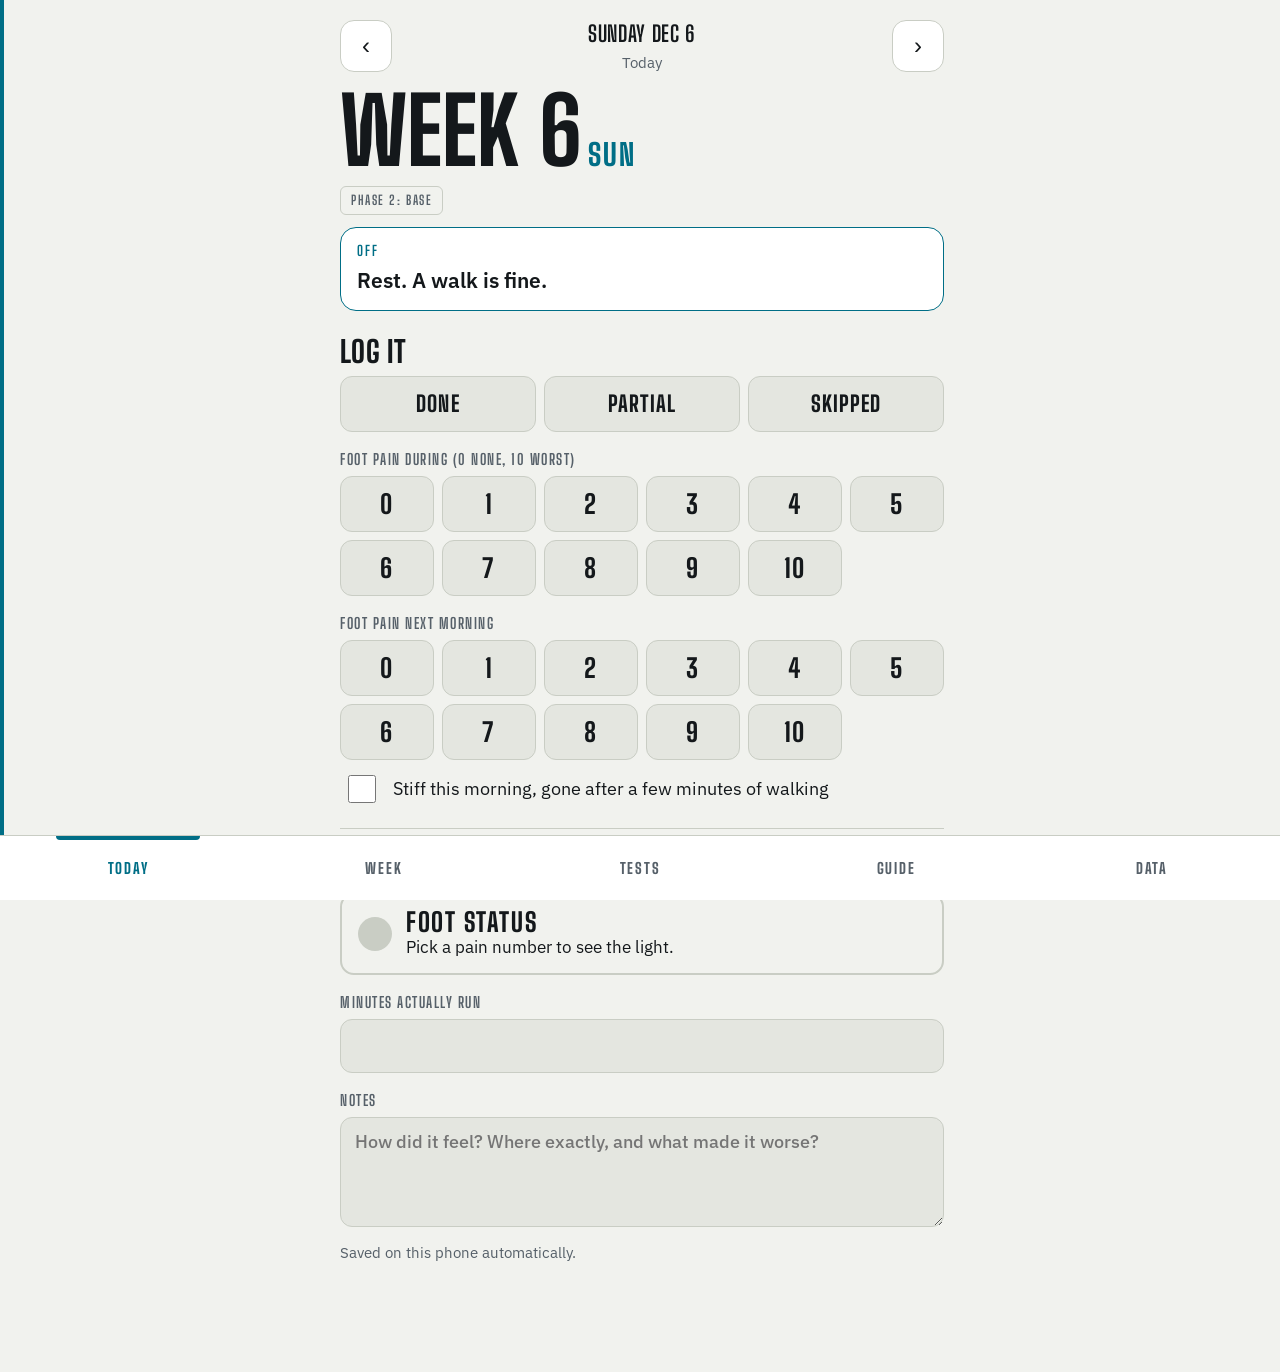
==== index.html @ 2ce82aa1 "800m comeback app: plan data, phone app, garage poster Co-Authored-By: Claude Sonnet 5.5 <noreply@an" ====
<!doctype html>
<html lang="en">
<head>
<meta charset="utf-8">
<meta name="viewport" content="width=device-width, initial-scale=1, viewport-fit=cover">
<title>800m Comeback</title>
<meta name="theme-color" content="#0e1012">
<meta name="apple-mobile-web-app-capable" content="yes">
<meta name="mobile-web-app-capable" content="yes">
<meta name="apple-mobile-web-app-title" content="800m">
<meta name="apple-mobile-web-app-status-bar-style" content="black-translucent">
<link rel="manifest" href="manifest.webmanifest">
<link rel="icon" href="icon.svg" type="image/svg+xml">
<link rel="apple-touch-icon" href="icon-180.png">
<link rel="preconnect" href="https://fonts.googleapis.com">
<link rel="preconnect" href="https://fonts.gstatic.com" crossorigin>
<link href="https://fonts.googleapis.com/css2?family=Big+Shoulders+Display:wght@700;800&family=IBM+Plex+Mono:wght@500&family=IBM+Plex+Sans:wght@400;500;600&display=swap" rel="stylesheet">
<link rel="stylesheet" href="style.css">
</head>
<body>
<main id="app" aria-live="polite"><p class="muted">Loading plan...</p></main>
<nav class="tabs" id="tabs" aria-label="Sections">
  <button data-tab="today">Today</button>
  <button data-tab="week">Week</button>
  <button data-tab="tests">Tests</button>
  <button data-tab="guide">Guide</button>
  <button data-tab="data">Data</button>
</nav>
<script src="app.js"></script>
</body>
</html>
---- style.css ----
:root {
  --bg: #0e1012;
  --bg2: #171a1d;
  --bg3: #21262a;
  --line: #2d343a;
  --ink: #f2f4f5;
  --ink2: #a3adb5;
  --accent: #5ee6ff;
  --accent-ink: #00222a;
  --g: #38d977;
  --y: #ffc828;
  --r: #ff4a4a;
  --display: "Big Shoulders Display", "Arial Narrow", Impact, sans-serif;
  --body: "IBM Plex Sans", -apple-system, "Segoe UI", sans-serif;
  --mono: "IBM Plex Mono", ui-monospace, Menlo, monospace;
}
:root[data-theme="light"] {
  --bg: #f1f2ee;
  --bg2: #ffffff;
  --bg3: #e4e6e0;
  --line: #c9cdc4;
  --ink: #14181b;
  --ink2: #566069;
  --accent: #006e86;
  --accent-ink: #ffffff;
  --g: #12873f;
  --y: #b87c00;
  --r: #c62020;
}
@media (prefers-color-scheme: light) {
  :root:not([data-theme="dark"]) {
    --bg: #f1f2ee; --bg2: #ffffff; --bg3: #e4e6e0; --line: #c9cdc4;
    --ink: #14181b; --ink2: #566069; --accent: #006e86; --accent-ink: #ffffff;
    --g: #12873f; --y: #b87c00; --r: #c62020;
  }
}

* { box-sizing: border-box; -webkit-tap-highlight-color: transparent; }
html { background: var(--bg); }
body {
  margin: 0; min-height: 100vh; color: var(--ink); background: var(--bg);
  font: 400 17px/1.45 var(--body);
  padding-bottom: calc(76px + env(safe-area-inset-bottom));
  /* asphalt grain + lane stripe */
  background-image:
    repeating-linear-gradient(90deg, transparent 0 11px, rgba(255,255,255,.012) 11px 12px),
    linear-gradient(90deg, var(--accent) 0 4px, transparent 4px);
  background-attachment: fixed;
}
main { max-width: 640px; margin: 0 auto; padding: 18px 16px 24px 20px; }
h1, h2, h3 { font-family: var(--display); font-weight: 800; letter-spacing: .01em; margin: 0; line-height: .95; text-transform: uppercase; }
h2 { font-size: 30px; margin: 26px 0 10px; }
h3 { font-size: 21px; margin: 18px 0 8px; color: var(--ink2); }
p { margin: 8px 0; }
.muted { color: var(--ink2); font-size: 15px; }
.mono { font-family: var(--mono); }
.hidden { display: none !important; }

/* header strip */
.top { display: flex; align-items: center; justify-content: space-between; gap: 12px; }
.datebar { display: flex; align-items: center; justify-content: space-between; gap: 8px; margin-bottom: 14px; }
.datebar .mid { text-align: center; flex: 1; }
.datebar .mid b { font-family: var(--display); font-size: 22px; text-transform: uppercase; letter-spacing: .03em; display: block; }
.iconbtn {
  width: 52px; height: 52px; border-radius: 14px; border: 1.5px solid var(--line);
  background: var(--bg2); color: var(--ink); font-size: 24px; cursor: pointer;
}
.iconbtn:active { background: var(--bg3); }

/* scoreboard hero */
.hero { position: relative; padding: 4px 0 6px; }
.hero .wk { font-family: var(--display); font-weight: 800; font-size: 92px; line-height: .82; text-transform: uppercase; }
.hero .wk small { font-size: 30px; color: var(--accent); margin-left: 6px; letter-spacing: .06em; }
.badges { display: flex; flex-wrap: wrap; gap: 8px; margin: 12px 0 4px; }
.badge {
  font: 700 13px/1 var(--display); letter-spacing: .12em; text-transform: uppercase;
  padding: 7px 10px; border-radius: 6px; border: 1.5px solid var(--line); color: var(--ink2);
}
.badge.hard { background: var(--accent); color: var(--accent-ink); border-color: var(--accent); font-size: 15px; }
.badge.light { border-color: var(--y); color: var(--y); }

.card {
  background: var(--bg2); border: 1.5px solid var(--line); border-radius: 16px;
  padding: 16px; margin: 12px 0;
}
.card.session { border-color: var(--accent); }
.where { font: 700 14px/1 var(--display); letter-spacing: .14em; text-transform: uppercase; color: var(--accent); margin-bottom: 8px; }
.session-text { font-size: 21px; line-height: 1.35; font-weight: 600; }
.chips { display: flex; flex-wrap: wrap; gap: 8px; margin-top: 12px; }
.chip {
  border: 1.5px solid var(--line); background: var(--bg3); color: var(--ink);
  border-radius: 999px; padding: 10px 14px; font: 600 15px var(--body); cursor: pointer; min-height: 44px;
}
details.ex { margin-top: 10px; border-top: 1px solid var(--line); padding-top: 8px; }
details.ex summary { cursor: pointer; font: 700 17px var(--display); text-transform: uppercase; letter-spacing: .08em; min-height: 40px; display: flex; align-items: center; color: var(--accent); }
table.t { width: 100%; border-collapse: collapse; font-size: 15px; margin: 6px 0; }
table.t th { text-align: left; font: 700 13px var(--display); letter-spacing: .1em; text-transform: uppercase; color: var(--ink2); padding: 6px 4px; border-bottom: 1.5px solid var(--line); }
table.t td { padding: 8px 4px; border-bottom: 1px solid var(--line); vertical-align: top; }

/* forms */
label.f { display: block; font: 700 15px var(--display); letter-spacing: .1em; text-transform: uppercase; color: var(--ink2); margin: 18px 0 8px; }
.seg { display: grid; grid-template-columns: repeat(3, 1fr); gap: 8px; }
.seg button, .nums button {
  min-height: 56px; border: 1.5px solid var(--line); background: var(--bg3); color: var(--ink);
  border-radius: 12px; font: 800 22px var(--display); text-transform: uppercase; letter-spacing: .05em; cursor: pointer;
}
.seg button[aria-pressed="true"] { background: var(--accent); color: var(--accent-ink); border-color: var(--accent); }
.seg button.skip[aria-pressed="true"] { background: var(--bg); color: var(--ink); border-color: var(--ink); }
.nums { display: grid; grid-template-columns: repeat(6, 1fr); gap: 8px; }
.nums button { font-size: 26px; padding: 0; }
.nums button[aria-pressed="true"] { color: #111; border-color: transparent; }
.nums button[data-c="g"][aria-pressed="true"] { background: var(--g); }
.nums button[data-c="y"][aria-pressed="true"] { background: var(--y); }
.nums button[data-c="r"][aria-pressed="true"] { background: var(--r); color: #fff; }
input[type=text], input[type=number], textarea, select {
  width: 100%; min-height: 54px; padding: 12px 14px; border-radius: 12px;
  border: 1.5px solid var(--line); background: var(--bg3); color: var(--ink); font: 500 20px var(--body);
}
textarea { min-height: 110px; font-size: 18px; }
input:focus, textarea:focus, select:focus { outline: 3px solid var(--accent); outline-offset: 1px; }
.row2 { display: grid; grid-template-columns: 1fr 1fr; gap: 10px; }
.check { display: flex; gap: 14px; align-items: center; padding: 12px 4px; min-height: 52px; font-size: 18px; cursor: pointer; }
.check input { width: 28px; height: 28px; accent-color: var(--accent); flex: none; }

/* status light */
.light-box {
  display: flex; align-items: center; gap: 14px; padding: 14px 16px; border-radius: 14px; margin-top: 16px;
  border: 2px solid var(--line); font-size: 17px;
}
.light-box .dot { width: 34px; height: 34px; border-radius: 50%; flex: none; background: var(--line); }
.light-box b { font: 800 26px var(--display); letter-spacing: .06em; text-transform: uppercase; display: block; line-height: 1; }
.light-box.G { border-color: var(--g); } .light-box.G .dot { background: var(--g); }
.light-box.Y { border-color: var(--y); } .light-box.Y .dot { background: var(--y); }
.light-box.R { border-color: var(--r); background: color-mix(in srgb, var(--r) 14%, var(--bg2)); } .light-box.R .dot { background: var(--r); }

.alert { border-radius: 14px; padding: 14px 16px; margin: 12px 0; border: 2px solid; font-size: 17px; }
.alert b { font: 800 22px var(--display); letter-spacing: .05em; text-transform: uppercase; display: block; margin-bottom: 2px; }
.alert.R { border-color: var(--r); background: color-mix(in srgb, var(--r) 14%, var(--bg2)); }
.alert.Y { border-color: var(--y); background: color-mix(in srgb, var(--y) 12%, var(--bg2)); }
.alert.B { border-color: var(--accent); background: color-mix(in srgb, var(--accent) 10%, var(--bg2)); }
.btn {
  display: inline-flex; align-items: center; justify-content: center; min-height: 54px; padding: 0 20px;
  border-radius: 12px; border: 1.5px solid var(--accent); background: var(--accent); color: var(--accent-ink);
  font: 800 20px var(--display); letter-spacing: .08em; text-transform: uppercase; cursor: pointer; text-decoration: none;
}
.btn.ghost { background: transparent; color: var(--accent); }
.btn.danger { background: transparent; border-color: var(--r); color: var(--r); }
.btn.block { display: flex; width: 100%; margin: 10px 0; }
.btns { display: flex; flex-wrap: wrap; gap: 10px; margin-top: 10px; }

/* week */
.bar { height: 14px; background: var(--bg3); border-radius: 7px; overflow: hidden; margin: 8px 0 4px; border: 1px solid var(--line); }
.bar i { display: block; height: 100%; background: var(--accent); }
.daylist { list-style: none; margin: 10px 0; padding: 0; }
.daylist li {
  display: grid; grid-template-columns: 56px 1fr 18px; align-items: center; gap: 10px;
  padding: 12px 6px; border-bottom: 1px solid var(--line); min-height: 64px; cursor: pointer;
}
.daylist li.today { background: color-mix(in srgb, var(--accent) 9%, transparent); border-radius: 10px; }
.daylist .dn { font: 800 28px var(--display); text-transform: uppercase; line-height: 1; }
.daylist .dn small { display: block; font: 600 12px var(--body); color: var(--ink2); letter-spacing: 0; }
.daylist .ds { font-size: 15px; line-height: 1.3; }
.daylist .ds b { color: var(--accent); font: 700 13px var(--display); letter-spacing: .1em; text-transform: uppercase; display: block; }
.dot2 { width: 16px; height: 16px; border-radius: 50%; background: var(--bg3); border: 2px solid var(--line); }
.dot2.G { background: var(--g); border-color: var(--g); } .dot2.Y { background: var(--y); border-color: var(--y); }
.dot2.R { background: var(--r); border-color: var(--r); } .dot2.S { background: transparent; border-color: var(--ink2); }

/* bottom nav */
nav.tabs {
  position: fixed; left: 0; right: 0; bottom: 0; z-index: 20; display: grid; grid-template-columns: repeat(5, 1fr);
  background: var(--bg2); border-top: 1.5px solid var(--line); padding-bottom: env(safe-area-inset-bottom);
}
nav.tabs button {
  min-height: 64px; border: 0; background: transparent; color: var(--ink2);
  font: 800 15px var(--display); letter-spacing: .12em; text-transform: uppercase; cursor: pointer; position: relative;
}
nav.tabs button[aria-current="true"] { color: var(--accent); }
nav.tabs button[aria-current="true"]::before { content: ""; position: absolute; top: 0; left: 22%; right: 22%; height: 4px; background: var(--accent); border-radius: 0 0 4px 4px; }

.toast {
  position: fixed; left: 50%; bottom: calc(90px + env(safe-area-inset-bottom)); transform: translateX(-50%);
  background: var(--ink); color: var(--bg); padding: 12px 18px; border-radius: 999px; font-weight: 600; z-index: 30;
}
.cmp { display: grid; grid-template-columns: 1fr 1fr 1fr; gap: 8px; text-align: center; }
.cmp div { background: var(--bg3); border-radius: 12px; padding: 12px 6px; }
.cmp b { display: block; font: 800 14px var(--display); letter-spacing: .12em; text-transform: uppercase; color: var(--ink2); }
.cmp span { display: block; font: 500 20px var(--mono); margin-top: 4px; }
.cmp small { color: var(--ink2); font-size: 13px; }

@media (prefers-reduced-motion: no-preference) {
  .hero, .card { animation: rise .35s ease both; }
  .card:nth-of-type(2) { animation-delay: .05s; }
  .card:nth-of-type(3) { animation-delay: .1s; }
  @keyframes rise { from { opacity: 0; transform: translateY(8px); } to { opacity: 1; transform: none; } }
}
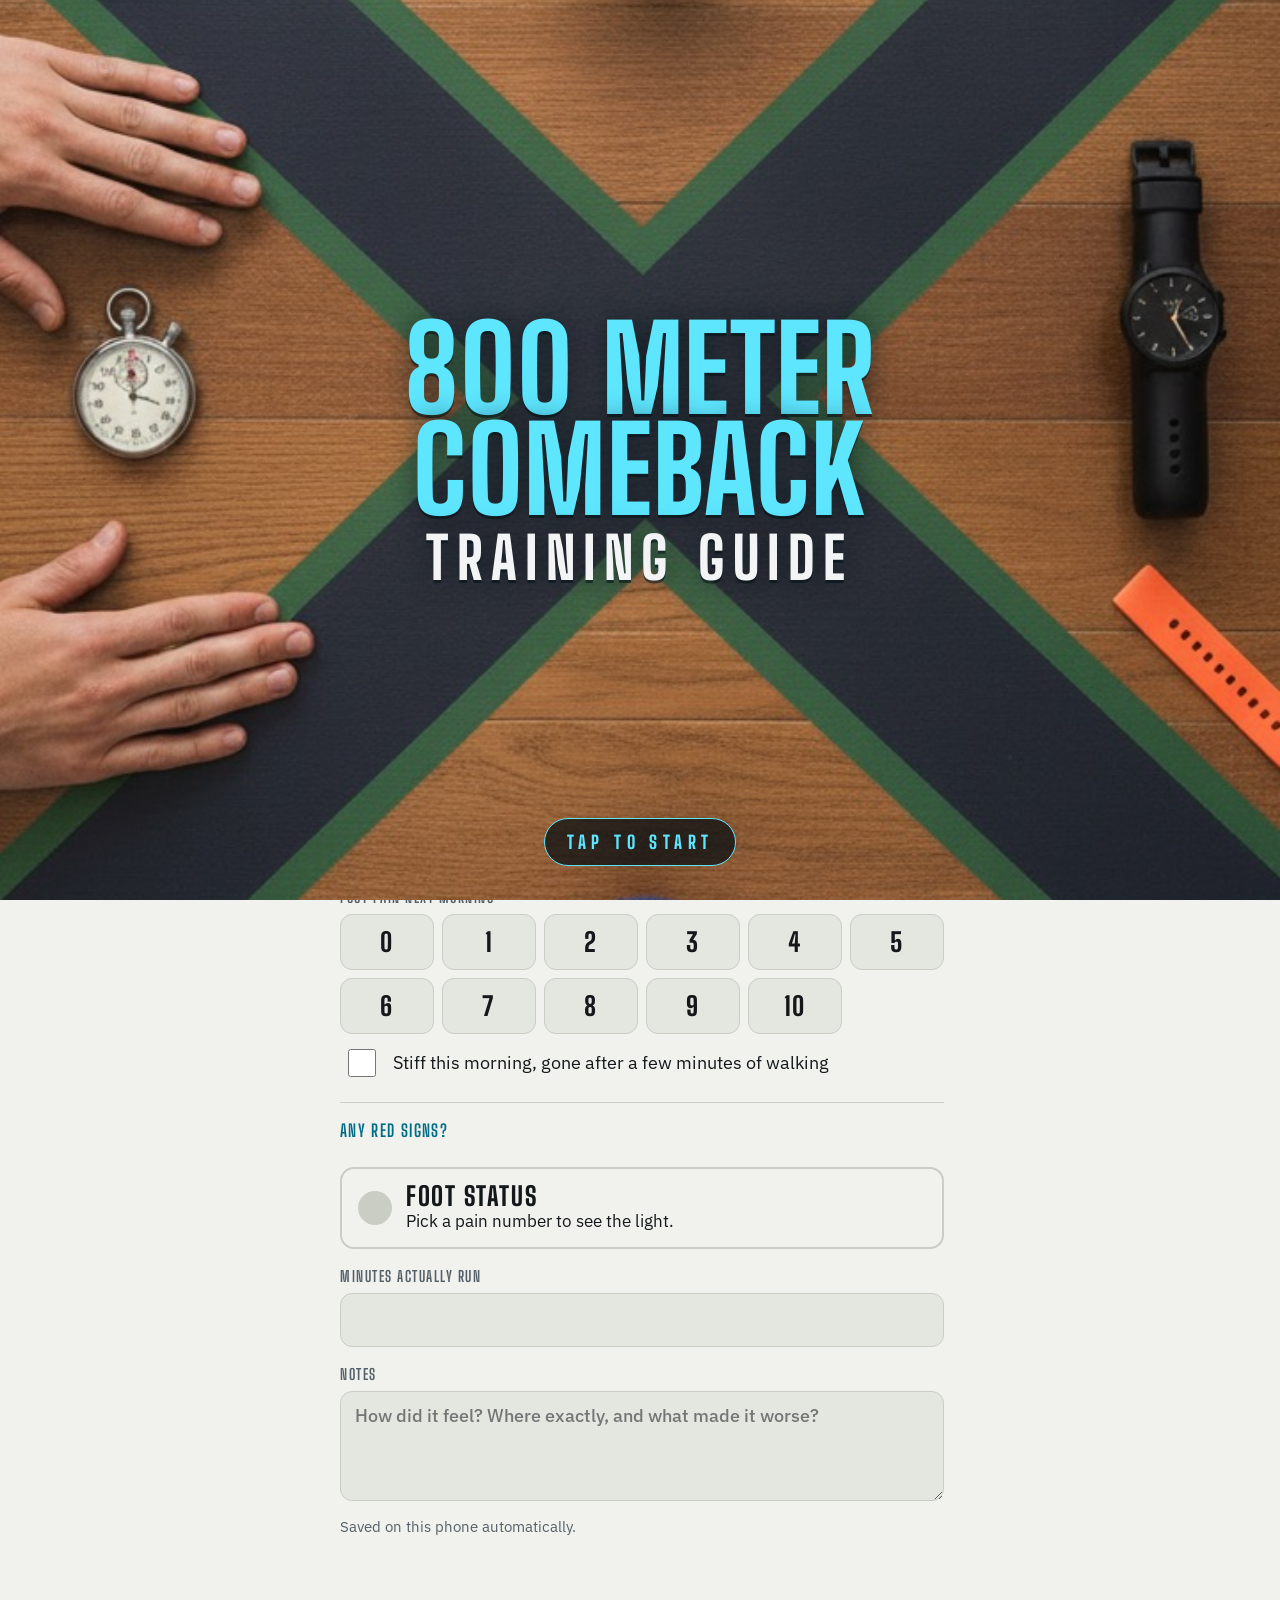
==== commit 9e2762b8: "Add cover screen and motivation banner (Gemini images, blue title text) Co-Authored-By: Claude Sonne" ====
--- a/index.html
+++ b/index.html
@@ -18,6 +18,14 @@
 <link rel="stylesheet" href="style.css">
 </head>
 <body>
+<div id="cover" role="button" tabindex="0" aria-label="Open the training guide">
+  <div class="cover-title">
+    <span>800 Meter</span>
+    <span>Comeback</span>
+    <span class="sm">Training Guide</span>
+  </div>
+  <div class="cover-go">Tap to start</div>
+</div>
 <main id="app" aria-live="polite"><p class="muted">Loading plan...</p></main>
 <nav class="tabs" id="tabs" aria-label="Sections">
   <button data-tab="today">Today</button>
--- a/style.css
+++ b/style.css
@@ -193,3 +193,33 @@
   .card:nth-of-type(3) { animation-delay: .1s; }
   @keyframes rise { from { opacity: 0; transform: translateY(8px); } to { opacity: 1; transform: none; } }
 }
+
+/* cover screen: shown once each time the app is opened */
+#cover {
+  position: fixed; inset: 0; z-index: 100; cursor: pointer;
+  background: #0e1012 url("img/cover.jpg") center / cover no-repeat;
+  display: flex; flex-direction: column; align-items: center; justify-content: center;
+  transition: opacity .45s ease, transform .45s ease;
+}
+#cover.gone { opacity: 0; transform: scale(1.04); pointer-events: none; }
+.cover-title { text-align: center; font-family: var(--display); font-weight: 800; text-transform: uppercase; color: #5ee6ff; line-height: .86; text-shadow: 0 3px 0 rgba(0,18,24,.55), 0 0 28px rgba(0,18,24,.65); }
+.cover-title span { display: block; font-size: min(21vw, 118px); letter-spacing: .01em; }
+.cover-title .sm { font-size: min(10.5vw, 58px); letter-spacing: .14em; margin-top: 12px; color: #f2f4f5; }
+.cover-go { position: absolute; bottom: calc(34px + env(safe-area-inset-bottom)); font: 800 18px var(--display); letter-spacing: .3em; text-transform: uppercase; color: #5ee6ff; background: rgba(8,14,18,.72); padding: 12px 22px; border-radius: 999px; border: 1.5px solid #5ee6ff; }
+@media (prefers-reduced-motion: no-preference) {
+  .cover-title span { animation: slam .6s cubic-bezier(.2,.9,.25,1.1) both; }
+  .cover-title span:nth-child(2) { animation-delay: .12s; }
+  .cover-title span:nth-child(3) { animation-delay: .28s; }
+  .cover-go { animation: pulse 1.8s ease-in-out infinite .9s; }
+  @keyframes slam { from { opacity: 0; transform: translateY(24px) scale(.94); } to { opacity: 1; transform: none; } }
+  @keyframes pulse { 50% { opacity: .45; } }
+}
+
+/* motivation banner on Today */
+.motto {
+  position: relative; height: 260px; border-radius: 16px; overflow: hidden; margin: 0 0 14px;
+  background: #000 url("img/noir.jpg") 50% 66% / 100% auto no-repeat; border: 1.5px solid var(--line);
+  display: flex; align-items: flex-start; padding: 16px 18px;
+}
+.motto::after { content: ""; position: absolute; inset: 0; background: linear-gradient(90deg, rgba(0,0,0,.55), transparent 65%); }
+.motto b { position: relative; z-index: 1; display: block; max-width: 8.5em; font: 800 39px/.92 var(--display); text-transform: uppercase; letter-spacing: .01em; color: #5ee6ff; text-shadow: 0 2px 10px rgba(0,0,0,.7); }
